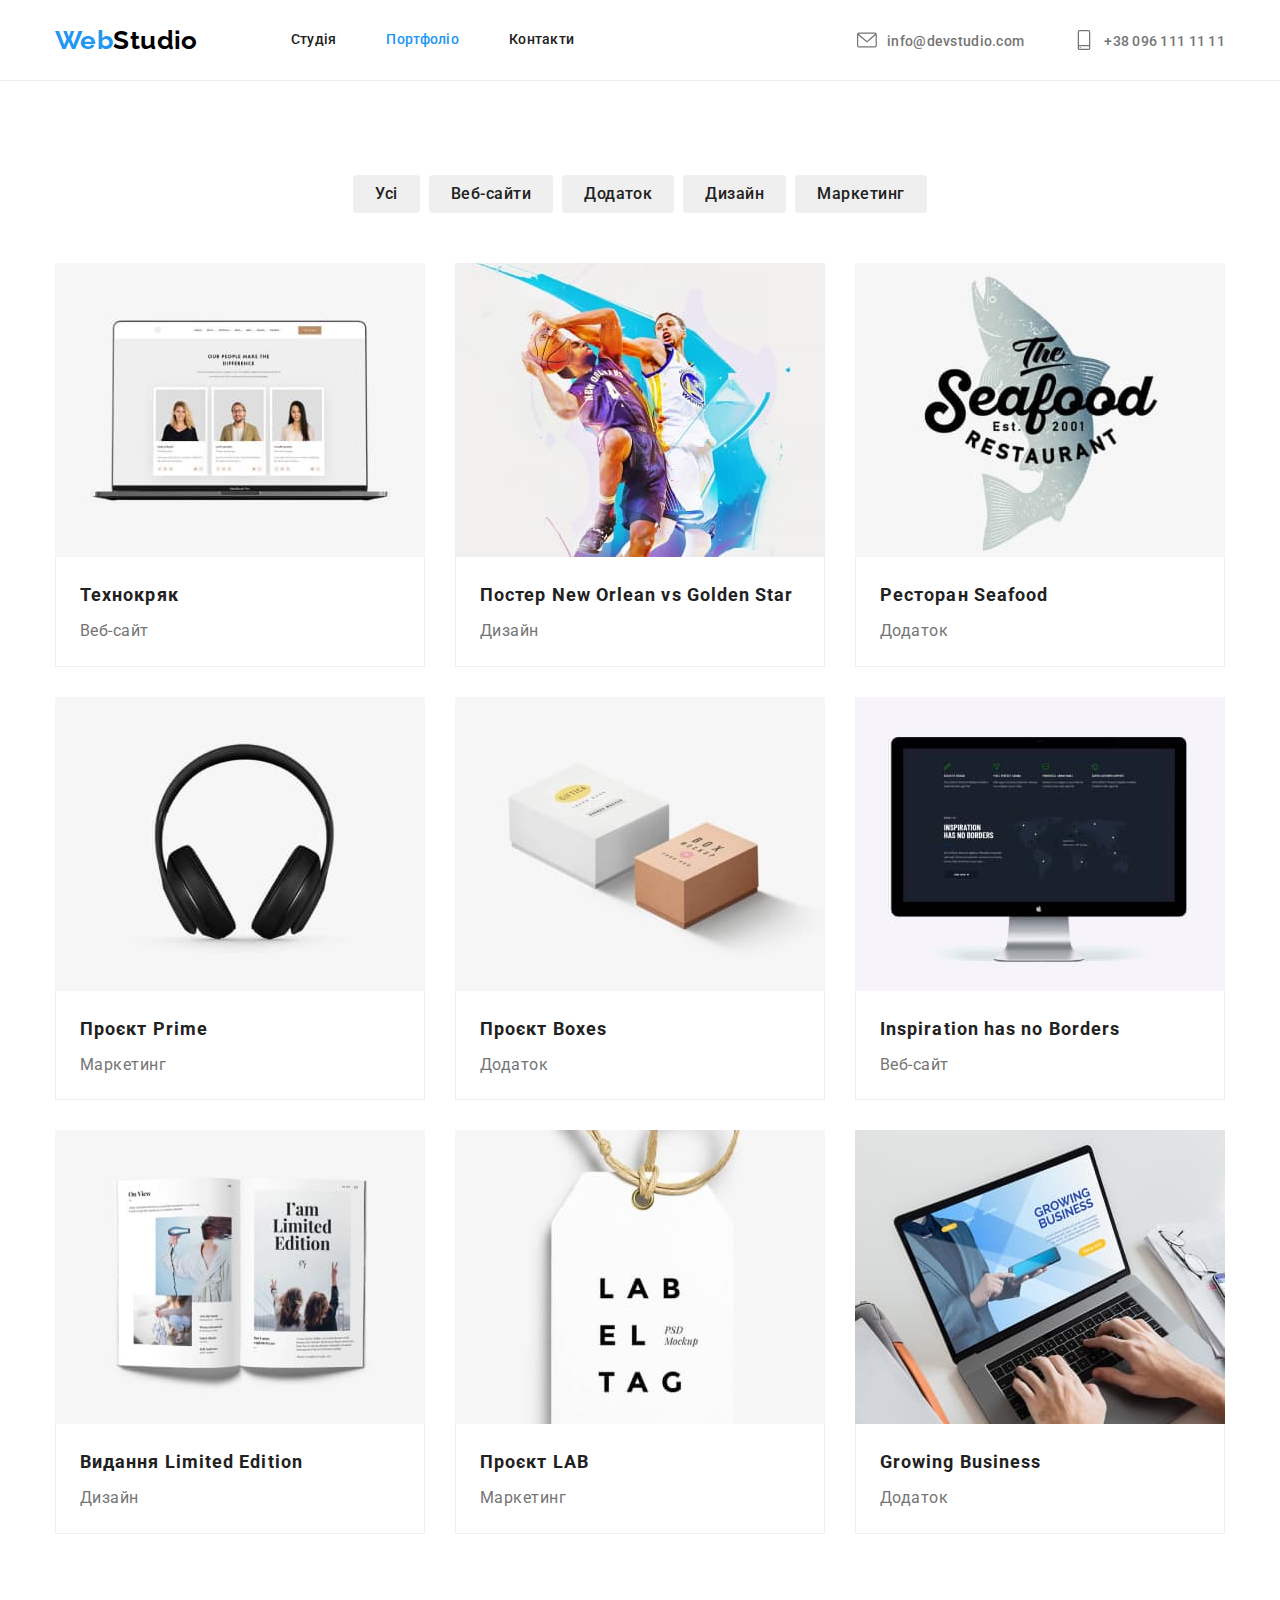
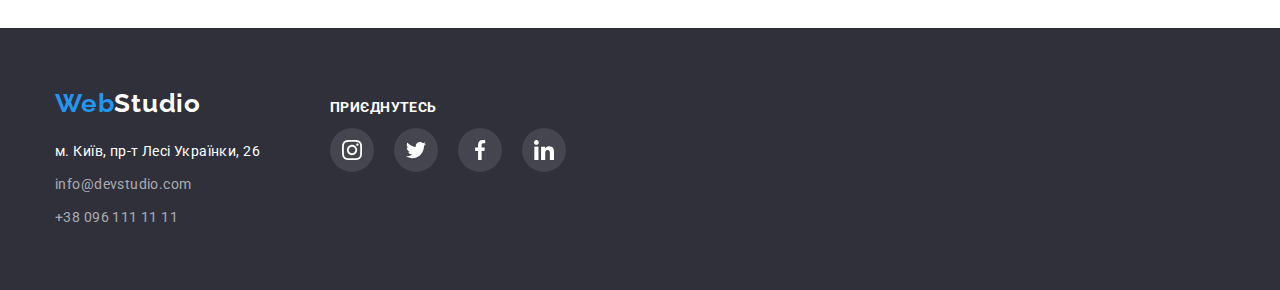
==== portfolio.html @ 355a6f85 "home work" ====
<!DOCTYPE html>
<html lang="uk">
  <head>
  <meta charset="UTF-8" />
  <meta http-equiv="X-UA-Compatible" content="IE=edge" />
  <meta name="viewport" content="width=device-width, initial-scale=1.0" />
  <link rel="preconnect" href="https://fonts.googleapis.com" />
  <link rel="preconnect" href="https://fonts.gstatic.com" crossorigin />
  <link href="https://fonts.googleapis.com/css2?family=Raleway:wght@700&family=Roboto:wght@400;500;700;900&display=swap"
    rel="stylesheet" />
  <title>Web Studio</title>
  <link rel="stylesheet"
    href="https://cdnjs.cloudflare.com/ajax/libs/modern-normalize/1.1.0/modern-normalize.min.css" />
  <link rel="stylesheet" href="./сss/styles.css" />
  <link rel="stylesheet" href="./сss/icon.css" />
</head>
<body>
  <!-- Heder -->
  <header class="header">
    <nav class="container header-container">
      <a lang="en" href="./index.html" class="logo"> <span class="logoweb">Web</span>Studio </a>
      <ul class="site-nav list">
        <li class="site-nav-link"><a href="./index.html" class="link ">Студія </a></li>
        <li class="site-nav-link"><a href="./portfolio.html" class="link curent">Портфоліо </a></li>
        <li class="site-nav-link"><a href="Контакти" class="link">Контакти </a></li>
      </ul>
      <ul class="auth-nav list">
        <li class="nav-site icon-marg">
<a href="mailto:info@devstudio.com" class="link-nav">
            <div>
              <svg class="icon-nav">
                <use href="./images/symbol-defs.svg#icon-envelope">
                </use>
              </svg>
            </div>
            info@devstudio.com
          </a>
        </li>
        <li class="nav-site">
<a href="tel:+380961111111" class="link-nav">
            <div>
              <svg class="icon-nav">
                <use href="./images/symbol-defs.svg#icon-smartphone">
                </use>
              </svg>
            </div>+38 096 111 11 11
          </a>
        </li>
      </ul>
    </nav>
  </header>
    <main>
      <section class="section ">
        <div class="container">
        <h1 class="visually-hidden">Фільтри</h1>
        <ul class="button list button-ul">
          <li class="button-li"><button type="button" class="button-portfolio">Усі</button></li>
          <li class="button-li">
            <button type="button" class="button-portfolio">Веб-сайти</button>
          </li>
          <li class="button-li">
            <button type="button" class="button-portfolio">Додаток</button>
          </li>
          <li class="button-li">
            <button type="button" class="button-portfolio">Дизайн</button>
          </li>
          <li class="button-li">
            <button type="button" class="button-portfolio">Маркетинг</button>
          </li>
        </ul>

        <ul class="foto-link">
            <li class="flex-elements">
              <a href="" class="link-filter"
                ><img src="./images/img1.jpg" alt="Веб-сайт" width="370" height="295" />
                <div class="border-foto">
                <h2 class="filter">Технокряк</h2>
                <p class="filter-foto">Веб-сайт</p>
                </div>
                </a
              >
            </li>
            <li class="flex-elements">
              <a href="" class="link-filter"
                ><img src="./images/img2.jpg" alt="Дизайн" width="370" height="295" />
                <div class="border-foto">
                <h2 class="filter">Постер New Orlean vs Golden Star</h2>
                <p class="filter-foto">Дизайн</p>
                </div></a
              >
            </li>
            <li class="flex-elements">
              <a href="" class="link-filter"
                ><img src="./images/img3.jpg" alt="Додаток" width="370" height="295" />
                <div class="border-foto">
                <h2 class="filter">Ресторан Seafood</h2>
                <p class="filter-foto">Додаток</p>
                </div></a
              >
            </li>
            <li class="flex-elements">
              <a href="" class="link-filter"
                ><img src="./images/img4.jpg" alt="Маркетинг" width="370" height="295" />
                <div class="border-foto">
                <h2 class="filter">Проєкт Prime</h2>
                <p class="filter-foto">Маркетинг</p>
                </div>
                </a
              >
            </li>
           <li class="flex-elements">
              <a href="" class="link-filter"
                ><img src="./images/img5.jpg" alt="Додаток" width="370" height="295" />
                <div class="border-foto">
                <h2 class="filter">Проєкт Boxes</h2>
                <p class="filter-foto">Додаток</p>
                </div></a
              >
            </li>
           <li class="flex-elements">
              <a href="" class="link-filter"
                ><img src="./images/img6.jpg" alt="Веб-сайт" width="370" height="295" />
                <div class="border-foto">
                <h2 class="filter">Inspiration has no Borders</h2>
                <p class="filter-foto">Веб-сайт</p>
                </div></a
              >
            </li>
           <li class="flex-elements">
              <a href="" class="link-filter"
                ><img src="./images/img7.jpg" alt="Дизайн" width="370" height="295" />
               <div class="border-foto">
                <h2 class="filter">Видання Limited Edition</h2>
                <p class="filter-foto">Дизайн</p>
                </div></a
              >
            </li>  
            <li class="flex-elements">
              <a href="" class="link-filter"
                ><img src="./images/img8.jpg" alt="Маркетинг" width="370" height="295" />
                <div class="border-foto">
                <h2 class="filter">Проєкт LAB</h2>
                <p class="filter-foto">Маркетинг</p>
                </div></a
              >
            </li>
            <li class="flex-elements">
              <a href="" class="link-filter"
                ><img src="./images/img9.jpg" alt="Веб-сайт" width="370" height="295" />
                <div class="border-foto">
                <h2 class="filter">Growing Business</h2>
                <p class="filter-foto">Додаток</p>
                </div></a
              >
            </li>
        </ul>
        </div>
      </section>
    </main>
    <!-- adress -->
   <footer class="footerbg">
    <div class="container container-foter">
    <div class="adresscont">
      <div class="logoclas">
        <a lang="en" href="./index.html" class="logofot">
          <span class="logo-fotweb">Web</span>Studio</a>
      </div>
      <address>
        <div class="conteiner-fot">
          <ul class="footer-nav list">
            <li class="navadress">
              <a href="https://goo.gl/maps/pRwfF4WAniWBqefx9" target="_blank" rel="noreferrer nofollow noopener"
                class="footer-link navigation">м. Київ, пр-т Лесі Українки, 26
              </a>
            </li>
            <li class="navadress">
              <a href="mailto:info@devstudio.com" class="footer-link">info@devstudio.com</a>
            </li>
            <li class="navadress">
              <a href="tel:+380961111111" class="footer-link">+38 096 111 11 11</a>
            </li>
          </ul>
        </div>
        </address>
        </div>
        <div class="conect">
          <p class="fottext">Приєднутесь</p>
          <ul class=conect-list>
            <li>
              <a href="https://www.instagram.com" class="socweb">
                  <div class="icon-foter">
                    <svg class="social">
                      <use href="./images/symbol-defs.svg#icon-instagram-2">
                      </use>
                    </svg>
                  </div>
            </li>
            <li>
              <a href="https://www.instagram.com" class="socweb">
                  <div class="icon-foter">
                    <svg class="social">
                      <use href="./images/symbol-defs.svg#icon-twitter-1">
                      </use>
                    </svg>
                  </div>
            </li>
            <li>
              <a href="https://www.instagram.com" class="socweb">
                  <div class="icon-foter">
                    <svg class="social">
                      <use href="./images/symbol-defs.svg#icon-facebook-1">
                      </use>
                    </svg>
                  </div>
            </li>
            <li>
              <a href="https://www.instagram.com" class="socweb">
                  <div class="icon-foter">
                    <svg class="social">
                      <use href="./images/symbol-defs.svg#icon-linkedin-1">
                      </use>
                    </svg>
                  </div>
            </li>
          </ul>
        </div>
        </div>
  </footer>
</body>
</html>
---- сss/styles.css ----
:root {
  --primary-text-color: rgba(33, 33, 33, 1);
  --logo-link-color: rgba(33, 150, 243, 1);
  --logo-color: rgba(0, 0, 0, 1);
  --primary-background-color: rgba(255, 255, 255, 1);
  --secondary-text: rgba(117, 117, 117, 1);
  --third-text: rgba(255, 255, 255, 0.6);
  --hero-color: rgba(47, 48, 58, 1);
  --active-button: rgba(24, 140, 232, 1);
  --second-background: rgba(245, 244, 250, 1);
  --color-border-heade: rgba(236, 236, 236, 1);
  --border-porfolio: rgba(238, 238, 238, 1);
}

body {
  font-family: 'Roboto', sans-serif;
  font-size: 14px;
  line-height: 1.71;
  letter-spacing: 0.03em;
  color: var(--primary-text-color);
  background-color: var(--primary-background-color);
}
/* сховав точки */

*::before *::after {
  box-sizing: border-box;
}

ul {
  list-style: none;
}

.visually-hidden {
  position: absolute;
  white-space: nowrap;
  width: 1px;
  height: 1px;
  overflow: hidden;
  border: 0;
  padding: 0;
  clip: rect(0 0 0 0);
  clip-path: inset(50%);
  margin: -1px;
}
/* pading margim */
h1,
h2,
h3,
h4,
h5,
h6,
p,
ul {
  margin: 0;
}
ul {
  padding-left: 0;
}
/* LOGOGOGOGOGOGOG */
.link {
  display: block;
  padding-top: 30px;
  padding-bottom: 30px;
}

.logo {
  font-family: 'Raleway', sans-serif;
  font-weight: 700;
  font-size: 26px;
  line-height: 1.2;
  color: var(--logo-color);
  text-decoration: none;
}
.logoweb {
  color: var(--logo-link-color);
}

.logo:focus {
  color: var(--logo-link-color);
}
/* NAVIGATION */
/* Portfolio */
.link-nav {
  display: block;
  padding-top: 30px;
  padding-bottom: 30px;
}
.icon-marg {
  margin-right: 50px;
}

.site-nav .link {
  font-weight: 500;
  font-size: 14px;
  line-height: 1.14;
  letter-spacing: 0.02em;
  color: var(--primary-text-color);
  text-decoration: none;
}
.site-nav .link:hover,
.site-nav .link:focus {
  color: var(--logo-link-color);
}
/* tel+adress */
.auth-nav .link-nav {
  font-weight: 500;
  font-size: 14px;
  line-height: 1.14;
  letter-spacing: 0.02em;
  color: var(--secondary-text);
  text-decoration: none;
}
.auth-nav .link-nav:hover,
.auth-nav .link-nav:focus {
  color: var(--logo-link-color);
}
.site-nav .link.curent {
  color: var(--logo-link-color);
}
.button-portfolio {
  font-family: inherit;
  font-weight: 500;
  font-size: 16px;
  line-height: 1.6;
  letter-spacing: 0.03em;
  border-radius: 4px;
  color: var(--primary-text-color);
  border: none;
  padding: 6px 22px;
  cursor: pointer;
}
.button-portfolio:hover,
.button-portfolio:focus {
  background-color: var(--logo-link-color);
  color: var(--primary-background-color);
}
.button-portfolio:hover,
.button-portfolio:focus {
  box-shadow: 0px 3px 1px rgba(0, 0, 0, 0.1), 0px 1px 2px rgba(0, 0, 0, 0.08),
    0px 2px 2px rgba(0, 0, 0, 0.12);
}
.link-filter {
  text-decoration: none;
}
.filter {
  font-size: 18px;
  line-height: 2;
  letter-spacing: 0.06em;
  color: var(--primary-text-color);
  text-decoration: none;
  margin-bottom: 4px;
}
.filter-foto {
  font-size: 16px;
  line-height: 1.8;
  letter-spacing: 0.03em;
  color: var(--secondary-text);
  text-decoration: none;
}
/* footer */
.logofot {
  font-family: 'Raleway';
  font-style: normal;
  font-weight: 700;
  font-size: 26px;
  line-height: 1.2;
  letter-spacing: 0.03em;
  color: var(--primary-background-color);
  text-decoration: none;
}
.logo-fotweb {
  color: var(--logo-link-color);
}

.logofot:focus {
  color: var(--logo-link-color);
}
/* adress */

.footer-nav .footer-link:hover,
.footer-nav .footer-link:focus {
  color: var(--logo-link-color);
}
.footer-nav :not(:first-child) {
  margin-top: 9px;
}
.footer-link {
  font-size: 14px;
  line-height: 1.7;
  letter-spacing: 0.03em;
  text-decoration: none;
  color: var(--third-text);
}
.navigation {
  color: var(--primary-background-color);
}

/* hero section */
.hero {
  background-image: linear-gradient(rgba(47, 48, 58, 0.4), rgba(47, 48, 58, 0.4)),
    url(../images/work.png);
  max-width: 1600px;
  height: 600px;
  background-repeat: no-repeat;
  object-fit: cover;
  background-color: rgba(47, 48, 58, 0.4);
  background-size: auto;
  margin: auto;
  text-align: center;
  padding-top: 200px;
  padding-bottom: 200px;
}
.hero-title {
  font-weight: 900;
  font-size: 44px;
  line-height: 1.36;
  letter-spacing: 0.06em;
  text-transform: uppercase;
  color: var(--primary-background-color);
}
.button-hero {
  font-family: inherit;
  font-weight: 700;
  font-size: 16px;
  line-height: 1.87;
  letter-spacing: 0.06em;
  color: var(--primary-background-color);
  background-color: var(--logo-link-color);
  cursor: pointer;
  border-radius: 4px;
  margin-top: 30px;
  padding: 10px 32px;
  box-shadow: 0px 4px 4px rgba(0, 0, 0, 0.15);
}
.button-hero:hover,
.button-hero:focus {
  color: var(--primary-background-color);
  background-color: var(--active-button);
}
/* пер(peculiarities)-особливості  */
/* section 2  */

.textsextion {
  display: flex;
  gap: 30px;
}
.textbox .peculiarities :not(:first-child) {
  margin-left: 30px;
}
.peculiarities {
  font-size: 14px;
  line-height: 1.7;
  letter-spacing: 0.03em;
  text-transform: uppercase;
  margin-top: 30px;
}
.peculiarities-list {
  color: var(--secondary-text);
  margin-top: 10px;
}
/* section 3  */
.boxcard {
  display: flex;
  margin-top: 50px;
  gap: 30px;
}
.fotowork {
  width: calc((100% - 60px) / 3);
  display: flex;
}
.section-list {
  padding-bottom: 94px;
}

.section-tittle {
  font-weight: 700;
  font-size: 36px;
  line-height: 1.16;
  letter-spacing: 0.03em;
  text-align: center;
  color: var(--primary-text-color);
}
/* section team */

.section-team {
  background-color: var(--second-background);
}
.team-foto-link {
  display: flex;
  margin-top: 50px;
}
.team-workers {
  width: calc((100% - 90px) / 4);
  background-color: var(--primary-background-color);
}
.borderteam {
  padding-top: 30px;
  padding-bottom: 30px;
}

.team-workers:not(:first-child) {
  margin-left: 30px;
}
.team-work {
  margin-top: 10px;
  text-align: center;
  font-size: 16px;
  line-height: 1.2;
  color: var(--secondary-text);
}

.team {
  font-weight: 500;
  font-size: 16px;
  line-height: 1.2;
  color: var(--primary-text-color);
  text-align: center;
}

/* /* cursor зі значенням pointer. */
/* cursor: pointer; */
/*  */
address {
  font-style: normal;
}
.container {
  width: 1200px;
  padding-left: 15px;
  padding-right: 15px;
  margin-left: auto;
  margin-right: auto;
}
.header-container {
  display: flex;
}
.site-nav {
  display: flex;
  align-items: center;
}
.auth-nav {
  display: flex;
  align-items: center;
  margin-left: auto;
}
.logo {
  margin-left: 0;
  padding-top: 25px;
  padding-bottom: 24px;
}
.site-nav {
  margin-left: 93px;
}
.site-nav-link:not(:first-child) {
  margin-left: 50px;
}

.footerbg {
  padding-top: 60px;
  padding-bottom: 60px;
  background-color: var(--hero-color);
}

.team-workers {
  box-shadow: 0px 1px 3px rgba(0, 0, 0, 0.12), 0px 1px 1px rgba(0, 0, 0, 0.14),
    0px 2px 1px rgba(0, 0, 0, 0.2);
  border-radius: 0px 0px 4px 4px;
}
/* portfolio */
.button {
  display: flex;
  justify-content: center;
}
.button :not(:last-child) {
  margin-right: 9px;
}

.header {
  border-bottom: 1px solid var(--color-border-heade);
}
.section {
  padding-top: 94px;
  padding-bottom: 94px;
}
.foto-link {
  display: flex;
  flex-wrap: wrap;
  margin-top: 50px;
  gap: 30px;
}

.flex-elements {
  background-color: var(--primary-background-color);
}
.flex-elements:hover,
.flex-elements:focus {
  box-shadow: 0px 1px 1px rgba(0, 0, 0, 0.12), 0px 4px 4px rgba(0, 0, 0, 0.06),
    1px 4px 6px rgba(0, 0, 0, 0.16);
}
.logoclas {
  margin-bottom: 20px;
}
.foterclass :not(:first-child) {
  margin-top: 9px;
}
.border-foto {
  border-bottom-width: 1px;
  border-bottom-style: solid;
  border-left-width: 1px;
  border-left-style: solid;
  border-right-width: 1px;
  border-right-style: solid;
  border-color: var(--border-porfolio);
  padding-top: 20px;
  padding-bottom: 20px;
  padding-left: 24px;
  padding-right: 24px;
}
.border-foto {
  display: block;
}
img {
  display: block;
  height: auto;
  max-width: 100%;
}
/* /testststststststs */
.footerbg {
  display: flex;
  align-items: baseline;
}
---- сss/icon.css ----
:root {
  --hover-icon: rgba(117, 117, 117, 1);
  --primary-text-color: rgba(33, 33, 33, 1);
  --logo-link-color: rgba(33, 150, 243, 1);
  --logo-color: rgba(0, 0, 0, 1);
  --primary-background-color: rgba(255, 255, 255, 1);
  --secondary-text: rgba(117, 117, 117, 1);
  --third-text: rgba(255, 255, 255, 0.6);
  --hero-color: rgba(47, 48, 58, 1);
  --active-button: rgba(24, 140, 232, 1);
  --second-background: rgba(245, 244, 250, 1);
  --color-border-heade: rgba(236, 236, 236, 1);
  --border-porfolio: rgba(238, 238, 238, 1);
  --color-mini-iconrgbargba: rgba(175, 177, 184, 1);
}

.icon-nav {
  display: block;
  height: 20px;
  width: 20px;
  margin-right: 10px;
  fill: var(--hover-icon);
}

.link-nav {
  display: flex;
  align-items: flex-end;
}
.link-nav:hover svg,
.link-nav:focus svg {
  fill: var(--logo-link-color);
}

.icon-list {
  width: 270px;
  height: 120px;
  background-color: #f5f4fa;
}
.antena {
  width: 70px;
  height: 70px;
  margin-left: 100px;
  margin-top: 25px;
  background-color: #f5f4fa;
}
.icon-social {
  width: 44px;
  height: 44px;
  background-color: var(--primary-background-color);
  border-radius: 50px;
  fill: var(--color-mini-iconrgbargba);
}
.social {
  margin-left: 12px;
  margin-top: 12px;
  width: 20px;
  height: 20px;
  align-content: center;
}

.icon-social:hover {
  background-color: rgba(33, 150, 243, 1);
  fill: rgba(255, 255, 255, 1);
}

.teamicon {
  display: flex;
  gap: 10px;
  margin-left: 30px;
  margin-top: 16px;
}
.client-border {
  display: block;
  width: 170px;
  height: 92px;
  border: 1px solid rgba(175, 177, 184, 1);
}
.client-icon {
  width: 106px;
  height: 60px;
  margin: 16px 32px;
  background-color: var(--primary-background-color);
  fill: var(--color-mini-iconrgbargba);
}
.client-icon:hover,
.client-icon:focus {
  fill: rgba(33, 150, 243, 1);
}
.client-border:hover {
  border: 1px solid rgba(33, 150, 243, 1);
}
.clientfoot {
  display: flex;
  gap: 30px;
}
.pading-list {
  margin-bottom: 50px;
}

.fottext {
  color: var(--primary-background-color);
  font-weight: 700;
  font-size: 14px;
  line-height: 1.14px;
  letter-spacing: 0.03em;
  text-transform: uppercase;
}
.conect-list {
  display: flex;
}
.socweb {
}
.container-foter {
  display: flex;
  align-items: baseline;
}
.adresscont {
}
.fottext {
}
.conect {
  margin-left: 70px;
}
.conect-list {
  margin-top: 20px;
  gap: 10px;
}
.icon-foter {
  width: 44px;
  height: 44px;
  background-color: rgba(255, 255, 255, 0.1);
  border-radius: 50px;
  fill: var(--primary-background-color);
}
.icon-foter:hover,
.icon-foter:focus {
  background-color: rgba(33, 150, 243, 1);
  fill: rgba(255, 255, 255, 1);
}
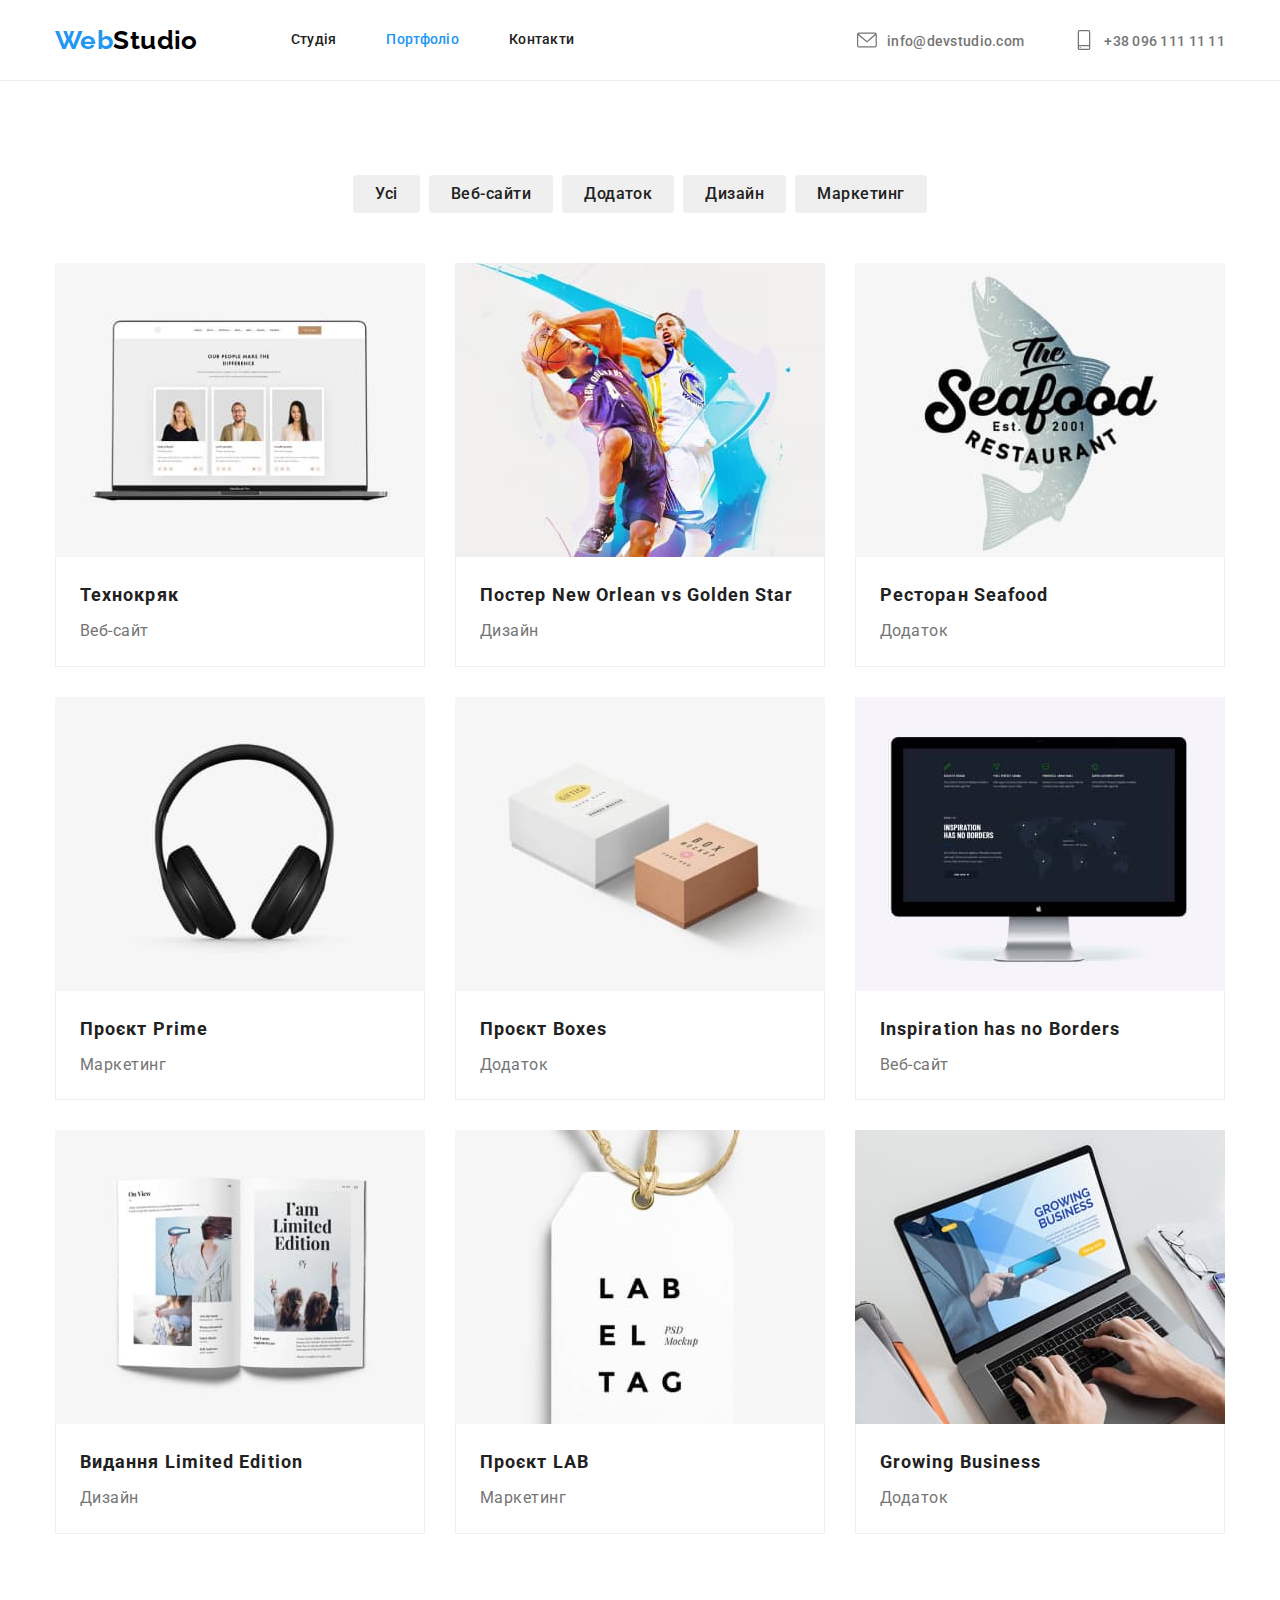
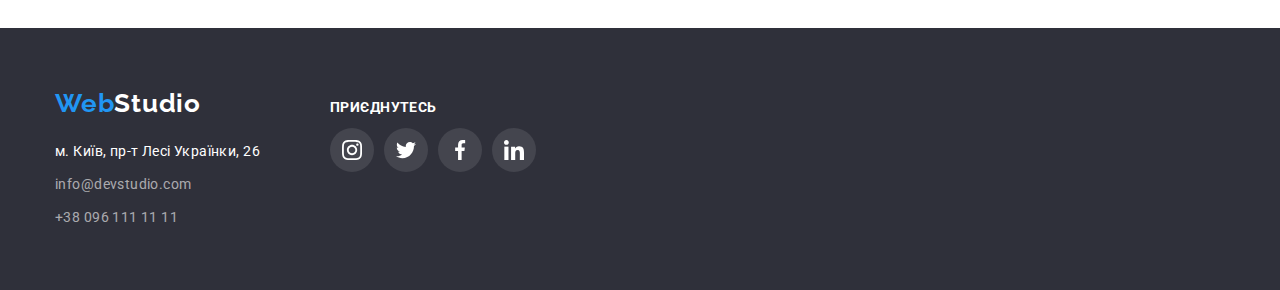
==== commit 059abf4f: "home work" ====
--- a/portfolio.html
+++ b/portfolio.html
@@ -1,91 +1,95 @@
 <!DOCTYPE html>
 <html lang="uk">
   <head>
-  <meta charset="UTF-8" />
-  <meta http-equiv="X-UA-Compatible" content="IE=edge" />
-  <meta name="viewport" content="width=device-width, initial-scale=1.0" />
-  <link rel="preconnect" href="https://fonts.googleapis.com" />
-  <link rel="preconnect" href="https://fonts.gstatic.com" crossorigin />
-  <link href="https://fonts.googleapis.com/css2?family=Raleway:wght@700&family=Roboto:wght@400;500;700;900&display=swap"
-    rel="stylesheet" />
-  <title>Web Studio</title>
-  <link rel="stylesheet"
-    href="https://cdnjs.cloudflare.com/ajax/libs/modern-normalize/1.1.0/modern-normalize.min.css" />
-  <link rel="stylesheet" href="./сss/styles.css" />
-  <link rel="stylesheet" href="./сss/icon.css" />
-</head>
-<body>
-  <!-- Heder -->
-  <header class="header">
-    <nav class="container header-container">
-      <a lang="en" href="./index.html" class="logo"> <span class="logoweb">Web</span>Studio </a>
-      <ul class="site-nav list">
-        <li class="site-nav-link"><a href="./index.html" class="link ">Студія </a></li>
-        <li class="site-nav-link"><a href="./portfolio.html" class="link curent">Портфоліо </a></li>
-        <li class="site-nav-link"><a href="Контакти" class="link">Контакти </a></li>
-      </ul>
-      <ul class="auth-nav list">
-        <li class="nav-site icon-marg">
-<a href="mailto:info@devstudio.com" class="link-nav">
-            <div>
-              <svg class="icon-nav">
-                <use href="./images/symbol-defs.svg#icon-envelope">
-                </use>
-              </svg>
-            </div>
-            info@devstudio.com
-          </a>
-        </li>
-        <li class="nav-site">
-<a href="tel:+380961111111" class="link-nav">
-            <div>
-              <svg class="icon-nav">
-                <use href="./images/symbol-defs.svg#icon-smartphone">
-                </use>
-              </svg>
-            </div>+38 096 111 11 11
-          </a>
-        </li>
-      </ul>
-    </nav>
-  </header>
-    <main>
-      <section class="section ">
-        <div class="container">
-        <h1 class="visually-hidden">Фільтри</h1>
-        <ul class="button list button-ul">
-          <li class="button-li"><button type="button" class="button-portfolio">Усі</button></li>
-          <li class="button-li">
-            <button type="button" class="button-portfolio">Веб-сайти</button>
+    <meta charset="UTF-8" />
+    <meta http-equiv="X-UA-Compatible" content="IE=edge" />
+    <meta name="viewport" content="width=device-width, initial-scale=1.0" />
+    <link rel="preconnect" href="https://fonts.googleapis.com" />
+    <link rel="preconnect" href="https://fonts.gstatic.com" crossorigin />
+    <link
+      href="https://fonts.googleapis.com/css2?family=Raleway:wght@700&family=Roboto:wght@400;500;700;900&display=swap"
+      rel="stylesheet"
+    />
+    <title>Web Studio</title>
+    <link
+      rel="stylesheet"
+      href="https://cdnjs.cloudflare.com/ajax/libs/modern-normalize/1.1.0/modern-normalize.min.css"
+    />
+    <link rel="stylesheet" href="./сss/styles.css" />
+    <link rel="stylesheet" href="./сss/icon.css" />
+  </head>
+  <body>
+    <!-- Heder -->
+    <header class="header">
+      <nav class="container header-container">
+        <a lang="en" href="./index.html" class="logo"> <span class="logoweb">Web</span>Studio </a>
+        <ul class="site-nav list">
+          <li class="site-nav-link"><a href="./index.html" class="link">Студія </a></li>
+          <li class="site-nav-link">
+            <a href="./portfolio.html" class="link curent">Портфоліо </a>
           </li>
-          <li class="button-li">
-            <button type="button" class="button-portfolio">Додаток</button>
+          <li class="site-nav-link"><a href="Контакти" class="link">Контакти </a></li>
+        </ul>
+        <ul class="auth-nav list">
+          <li class="nav-site icon-marg">
+            <a href="mailto:info@devstudio.com" class="link-nav">
+              <div>
+                <svg class="icon-nav">
+                  <use href="./images/symbol-defs.svg#icon-envelope"></use>
+                </svg>
+              </div>
+              info@devstudio.com
+            </a>
           </li>
-          <li class="button-li">
-            <button type="button" class="button-portfolio">Дизайн</button>
-          </li>
-          <li class="button-li">
-            <button type="button" class="button-portfolio">Маркетинг</button>
+          <li class="nav-site">
+            <a href="tel:+380961111111" class="link-nav">
+              <div>
+                <svg class="icon-nav">
+                  <use href="./images/symbol-defs.svg#icon-smartphone"></use>
+                </svg>
+              </div>
+              +38 096 111 11 11
+            </a>
           </li>
         </ul>
+      </nav>
+    </header>
+    <main>
+      <section class="section">
+        <div class="container">
+          <h1 class="visually-hidden">Фільтри</h1>
+          <ul class="button list button-ul">
+            <li class="button-li"><button type="button" class="button-portfolio">Усі</button></li>
+            <li class="button-li">
+              <button type="button" class="button-portfolio">Веб-сайти</button>
+            </li>
+            <li class="button-li">
+              <button type="button" class="button-portfolio">Додаток</button>
+            </li>
+            <li class="button-li">
+              <button type="button" class="button-portfolio">Дизайн</button>
+            </li>
+            <li class="button-li">
+              <button type="button" class="button-portfolio">Маркетинг</button>
+            </li>
+          </ul>
 
-        <ul class="foto-link">
+          <ul class="foto-link">
             <li class="flex-elements">
               <a href="" class="link-filter"
                 ><img src="./images/img1.jpg" alt="Веб-сайт" width="370" height="295" />
                 <div class="border-foto">
-                <h2 class="filter">Технокряк</h2>
-                <p class="filter-foto">Веб-сайт</p>
+                  <h2 class="filter">Технокряк</h2>
+                  <p class="filter-foto">Веб-сайт</p>
                 </div>
-                </a
-              >
+              </a>
             </li>
             <li class="flex-elements">
               <a href="" class="link-filter"
                 ><img src="./images/img2.jpg" alt="Дизайн" width="370" height="295" />
                 <div class="border-foto">
-                <h2 class="filter">Постер New Orlean vs Golden Star</h2>
-                <p class="filter-foto">Дизайн</p>
+                  <h2 class="filter">Постер New Orlean vs Golden Star</h2>
+                  <p class="filter-foto">Дизайн</p>
                 </div></a
               >
             </li>
@@ -93,8 +97,8 @@
               <a href="" class="link-filter"
                 ><img src="./images/img3.jpg" alt="Додаток" width="370" height="295" />
                 <div class="border-foto">
-                <h2 class="filter">Ресторан Seafood</h2>
-                <p class="filter-foto">Додаток</p>
+                  <h2 class="filter">Ресторан Seafood</h2>
+                  <p class="filter-foto">Додаток</p>
                 </div></a
               >
             </li>
@@ -102,45 +106,44 @@
               <a href="" class="link-filter"
                 ><img src="./images/img4.jpg" alt="Маркетинг" width="370" height="295" />
                 <div class="border-foto">
-                <h2 class="filter">Проєкт Prime</h2>
-                <p class="filter-foto">Маркетинг</p>
+                  <h2 class="filter">Проєкт Prime</h2>
+                  <p class="filter-foto">Маркетинг</p>
                 </div>
-                </a
-              >
-            </li>
-           <li class="flex-elements">
+              </a>
+            </li>
+            <li class="flex-elements">
               <a href="" class="link-filter"
                 ><img src="./images/img5.jpg" alt="Додаток" width="370" height="295" />
                 <div class="border-foto">
-                <h2 class="filter">Проєкт Boxes</h2>
-                <p class="filter-foto">Додаток</p>
-                </div></a
-              >
-            </li>
-           <li class="flex-elements">
+                  <h2 class="filter">Проєкт Boxes</h2>
+                  <p class="filter-foto">Додаток</p>
+                </div></a
+              >
+            </li>
+            <li class="flex-elements">
               <a href="" class="link-filter"
                 ><img src="./images/img6.jpg" alt="Веб-сайт" width="370" height="295" />
                 <div class="border-foto">
-                <h2 class="filter">Inspiration has no Borders</h2>
-                <p class="filter-foto">Веб-сайт</p>
-                </div></a
-              >
-            </li>
-           <li class="flex-elements">
+                  <h2 class="filter">Inspiration has no Borders</h2>
+                  <p class="filter-foto">Веб-сайт</p>
+                </div></a
+              >
+            </li>
+            <li class="flex-elements">
               <a href="" class="link-filter"
                 ><img src="./images/img7.jpg" alt="Дизайн" width="370" height="295" />
-               <div class="border-foto">
-                <h2 class="filter">Видання Limited Edition</h2>
-                <p class="filter-foto">Дизайн</p>
-                </div></a
-              >
-            </li>  
+                <div class="border-foto">
+                  <h2 class="filter">Видання Limited Edition</h2>
+                  <p class="filter-foto">Дизайн</p>
+                </div></a
+              >
+            </li>
             <li class="flex-elements">
               <a href="" class="link-filter"
                 ><img src="./images/img8.jpg" alt="Маркетинг" width="370" height="295" />
                 <div class="border-foto">
-                <h2 class="filter">Проєкт LAB</h2>
-                <p class="filter-foto">Маркетинг</p>
+                  <h2 class="filter">Проєкт LAB</h2>
+                  <p class="filter-foto">Маркетинг</p>
                 </div></a
               >
             </li>
@@ -148,83 +151,80 @@
               <a href="" class="link-filter"
                 ><img src="./images/img9.jpg" alt="Веб-сайт" width="370" height="295" />
                 <div class="border-foto">
-                <h2 class="filter">Growing Business</h2>
-                <p class="filter-foto">Додаток</p>
-                </div></a
-              >
-            </li>
-        </ul>
+                  <h2 class="filter">Growing Business</h2>
+                  <p class="filter-foto">Додаток</p>
+                </div></a
+              >
+            </li>
+          </ul>
         </div>
       </section>
     </main>
     <!-- adress -->
-   <footer class="footerbg">
-    <div class="container container-foter">
-    <div class="adresscont">
-      <div class="logoclas">
-        <a lang="en" href="./index.html" class="logofot">
-          <span class="logo-fotweb">Web</span>Studio</a>
-      </div>
-      <address>
-        <div class="conteiner-fot">
-          <ul class="footer-nav list">
-            <li class="navadress">
-              <a href="https://goo.gl/maps/pRwfF4WAniWBqefx9" target="_blank" rel="noreferrer nofollow noopener"
-                class="footer-link navigation">м. Київ, пр-т Лесі Українки, 26
-              </a>
-            </li>
-            <li class="navadress">
-              <a href="mailto:info@devstudio.com" class="footer-link">info@devstudio.com</a>
-            </li>
-            <li class="navadress">
-              <a href="tel:+380961111111" class="footer-link">+38 096 111 11 11</a>
+    <footer class="footerbg">
+      <div class="container container-foter">
+        <div class="adresscont">
+          <div class="logoclas">
+            <a lang="en" href="./index.html" class="logofot">
+              <span class="logo-fotweb">Web</span>Studio</a
+            >
+          </div>
+          <address>
+            <div class="conteiner-fot">
+              <ul class="footer-nav list">
+                <li class="navadress">
+                  <a
+                    href="https://goo.gl/maps/pRwfF4WAniWBqefx9"
+                    target="_blank"
+                    rel="noreferrer nofollow noopener"
+                    class="footer-link navigation"
+                    >м. Київ, пр-т Лесі Українки, 26
+                  </a>
+                </li>
+                <li class="navadress">
+                  <a href="mailto:info@devstudio.com" class="footer-link">info@devstudio.com</a>
+                </li>
+                <li class="navadress">
+                  <a href="tel:+380961111111" class="footer-link">+38 096 111 11 11</a>
+                </li>
+              </ul>
+            </div>
+          </address>
+        </div>
+        <div class="conect footer1">
+          <p class="fottext">Приєднутесь</p>
+          <ul class="list-social">
+            <li>
+              <a href="https://www.instagram.com" class="link1">
+                <svg width="20" height="20" class="icon-footer1">
+                  <use href="./images/symbol-defs.svg#icon-instagram-2"></use>
+                </svg>
+              </a>
+            </li>
+            <li>
+              <a href="https://twitter.com/" class="link1">
+                <svg width="20" height="20" class="icon-footer1">
+                  <use href="./images/symbol-defs.svg#icon-twitter-1"></use>
+                </svg>
+              </a>
+            </li>
+            <li>
+              <a href="https://uk-ua.facebook.com/" class="link1">
+                <svg width="20" height="20" class="icon-footer1">
+                  <use href="./images/symbol-defs.svg#icon-facebook-1"></use>
+                </svg>
+              </a>
+            </li>
+            <li>
+              <a href="https://ua.linkedin.com/" class="link1">
+                <svg width="20" height="20" class="icon-footer1">
+                  <use href="./images/symbol-defs.svg#icon-linkedin-1"></use>
+                </svg>
+              </a>
             </li>
           </ul>
         </div>
-        </address>
-        </div>
-        <div class="conect">
-          <p class="fottext">Приєднутесь</p>
-          <ul class=conect-list>
-            <li>
-              <a href="https://www.instagram.com" class="socweb">
-                  <div class="icon-foter">
-                    <svg class="social">
-                      <use href="./images/symbol-defs.svg#icon-instagram-2">
-                      </use>
-                    </svg>
-                  </div>
-            </li>
-            <li>
-              <a href="https://www.instagram.com" class="socweb">
-                  <div class="icon-foter">
-                    <svg class="social">
-                      <use href="./images/symbol-defs.svg#icon-twitter-1">
-                      </use>
-                    </svg>
-                  </div>
-            </li>
-            <li>
-              <a href="https://www.instagram.com" class="socweb">
-                  <div class="icon-foter">
-                    <svg class="social">
-                      <use href="./images/symbol-defs.svg#icon-facebook-1">
-                      </use>
-                    </svg>
-                  </div>
-            </li>
-            <li>
-              <a href="https://www.instagram.com" class="socweb">
-                  <div class="icon-foter">
-                    <svg class="social">
-                      <use href="./images/symbol-defs.svg#icon-linkedin-1">
-                      </use>
-                    </svg>
-                  </div>
-            </li>
-          </ul>
-        </div>
-        </div>
-  </footer>
-</body>
-</html>+      </div>
+    </footer>
+  </body>
+</html>
--- a/сss/styles.css
+++ b/сss/styles.css
@@ -110,8 +110,8 @@
   color: var(--secondary-text);
   text-decoration: none;
 }
-.auth-nav .link-nav:hover,
-.auth-nav .link-nav:focus {
+.link-nav:hover,
+.link-nav:focus {
   color: var(--logo-link-color);
 }
 .site-nav .link.curent {
@@ -133,9 +133,6 @@
 .button-portfolio:focus {
   background-color: var(--logo-link-color);
   color: var(--primary-background-color);
-}
-.button-portfolio:hover,
-.button-portfolio:focus {
   box-shadow: 0px 3px 1px rgba(0, 0, 0, 0.1), 0px 1px 2px rgba(0, 0, 0, 0.08),
     0px 2px 2px rgba(0, 0, 0, 0.12);
 }
@@ -230,12 +227,12 @@
   border-radius: 4px;
   margin-top: 30px;
   padding: 10px 32px;
-  box-shadow: 0px 4px 4px rgba(0, 0, 0, 0.15);
 }
 .button-hero:hover,
 .button-hero:focus {
   color: var(--primary-background-color);
   background-color: var(--active-button);
+  box-shadow: 0px 4px 4px rgba(0, 0, 0, 0.15);
 }
 /* пер(peculiarities)-особливості  */
 /* section 2  */
--- a/сss/icon.css
+++ b/сss/icon.css
@@ -105,35 +105,109 @@
   letter-spacing: 0.03em;
   text-transform: uppercase;
 }
-.conect-list {
-  display: flex;
-}
-.socweb {
-}
+
 .container-foter {
   display: flex;
   align-items: baseline;
 }
-.adresscont {
-}
-.fottext {
-}
+
 .conect {
   margin-left: 70px;
 }
-.conect-list {
+.container .list-social {
+  display: flex;
+  align-items: baseline;
+  gap: 10px;
   margin-top: 20px;
-  gap: 10px;
-}
-.icon-foter {
-  width: 44px;
-  height: 44px;
+}
+.footer1 .link1 {
+  width: 44px;
+  height: 44px;
+  display: flex;
+  border-radius: 50px;
+  justify-content: center;
+  align-items: center;
   background-color: rgba(255, 255, 255, 0.1);
-  border-radius: 50px;
   fill: var(--primary-background-color);
 }
-.icon-foter:hover,
-.icon-foter:focus {
-  background-color: rgba(33, 150, 243, 1);
-  fill: rgba(255, 255, 255, 1);
-}
+.footer1 .link1:hover,
+.footer1 .link1:focus {
+  background-color: rgba(33, 150, 243, 1);
+  fill: rgba(255, 255, 255, 1);
+}
+.footer2 .link2 {
+  width: 44px;
+  height: 44px;
+  display: flex;
+  border-radius: 50px;
+  justify-content: center;
+  align-items: center;
+  background-color: var(--primary-background-color);
+  fill: var(--color-mini-iconrgbargba);
+}
+.footer2 .link2:hover,
+.footer2 .link2:focus {
+  background-color: rgba(33, 150, 243, 1);
+  fill: rgba(255, 255, 255, 1);
+}
+.footer2 {
+  display: flex;
+  justify-content: center;
+  gap: 10px;
+}
+.list-comandos {
+  display: flex;
+}
+
+/* .icon-social {
+  width: 44px;
+  height: 44px;
+  background-color: var(--primary-background-color);
+  border-radius: 50px;
+  fill: var(--color-mini-iconrgbargba);
+}
+.social {
+  margin-left: 12px;
+  margin-top: 12px;
+  width: 20px;
+  height: 20px;
+  align-content: center;
+}
+
+.icon-social:hover {
+  background-color: rgba(33, 150, 243, 1);
+  fill: rgba(255, 255, 255, 1);
+}
+
+.teamicon {
+  display: flex;
+  gap: 10px;
+  margin-left: 30px;
+  margin-top: 16px;
+} */
+
+.footer3 .link3 {
+  width: 170px;
+  height: 92px;
+  display: flex;
+  justify-content: center;
+  align-items: center;
+  border: 1px solid rgba(175, 177, 184, 1);
+  background-color: var(--primary-background-color);
+  fill: var(--color-mini-iconrgbargba);
+  gap: 30px;
+}
+.footer3 .link3:hover,
+.footer3 .link3:focus {
+  fill: rgba(33, 150, 243, 1);
+  background-color: rgba(255, 255, 255, 1);
+  border: 1px solid rgba(33, 150, 243, 1);
+}
+.footer3 {
+  display: flex;
+  justify-content: center;
+}
+.list-social3 {
+  display: flex;
+  gap: 30px;
+}
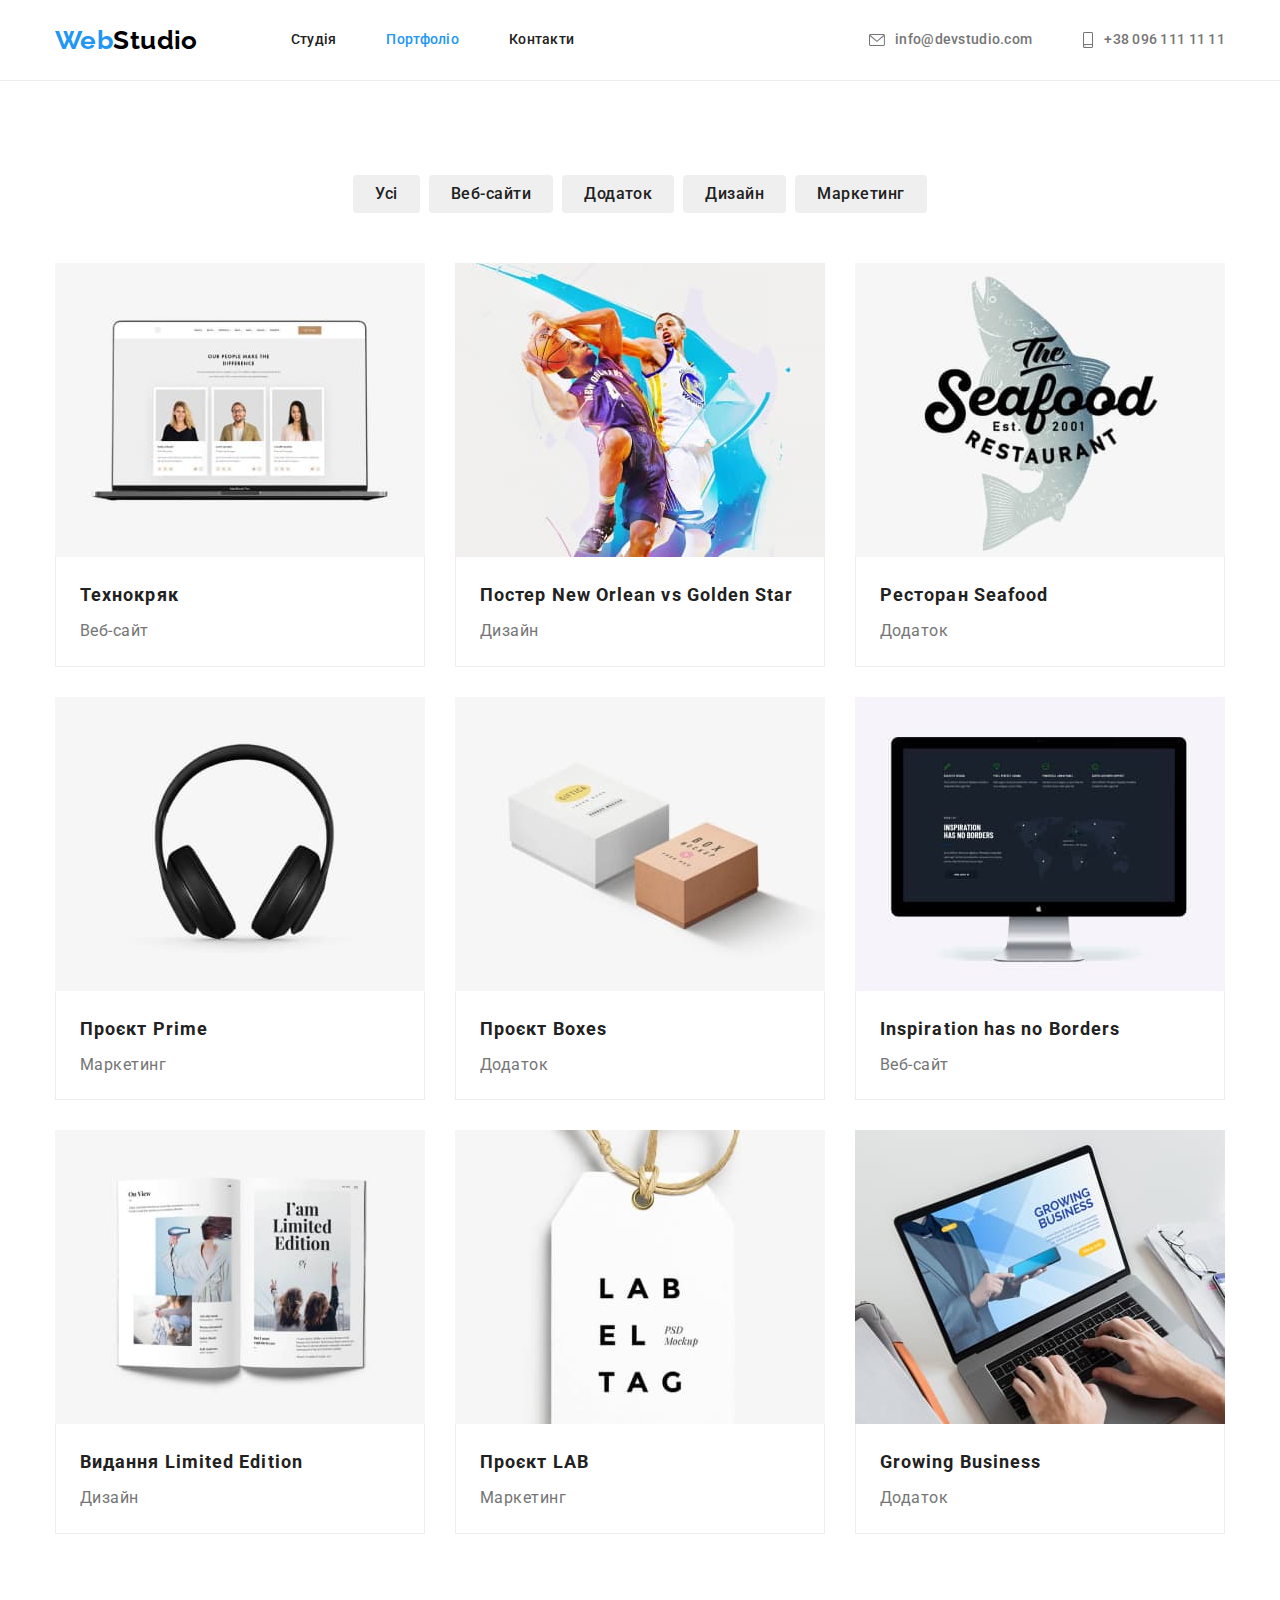
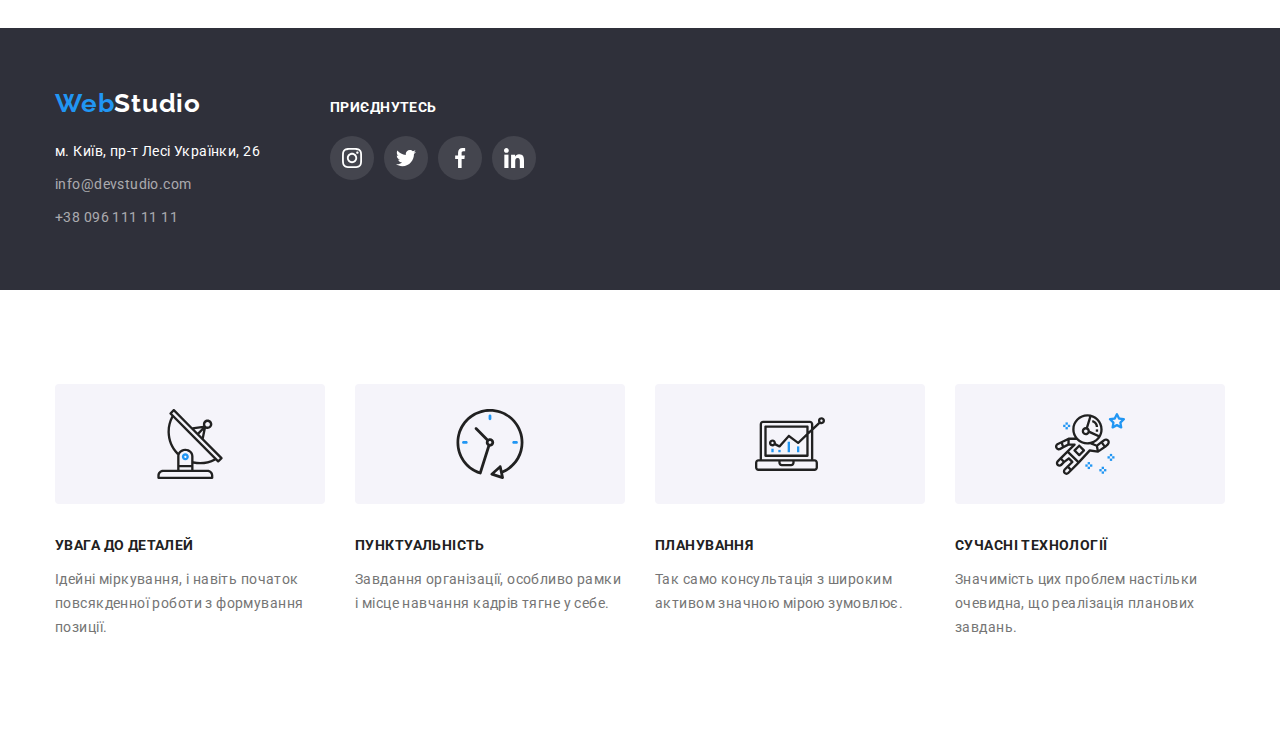
==== commit 9e04d127: "home work" ====
--- a/portfolio.html
+++ b/portfolio.html
@@ -33,21 +33,17 @@
         <ul class="auth-nav list">
           <li class="nav-site icon-marg">
             <a href="mailto:info@devstudio.com" class="link-nav">
-              <div>
-                <svg class="icon-nav">
-                  <use href="./images/symbol-defs.svg#icon-envelope"></use>
-                </svg>
-              </div>
+              <svg class="icon-nav">
+                <use href="./images/symbol-defs.svg#icon-envelope"></use>
+              </svg>
               info@devstudio.com
             </a>
           </li>
           <li class="nav-site">
             <a href="tel:+380961111111" class="link-nav">
-              <div>
-                <svg class="icon-nav">
-                  <use href="./images/symbol-defs.svg#icon-smartphone"></use>
-                </svg>
-              </div>
+              <svg class="icon-nav-list">
+                <use href="./images/symbol-defs.svg#icon-smartphone"></use>
+              </svg>
               +38 096 111 11 11
             </a>
           </li>
@@ -90,8 +86,8 @@
                 <div class="border-foto">
                   <h2 class="filter">Постер New Orlean vs Golden Star</h2>
                   <p class="filter-foto">Дизайн</p>
-                </div></a
-              >
+                </div>
+              </a>
             </li>
             <li class="flex-elements">
               <a href="" class="link-filter"
@@ -226,5 +222,56 @@
         </div>
       </div>
     </footer>
+    <section class="textclass section">
+      <h2 class="visually-hidden">Особливості</h2>
+      <div class="container">
+        <ul class="textsextion">
+          <li class="textbox">
+            <div class="icon-list">
+              <svg class="antena">
+                <use href="./images/symbol-defs.svg#icon-antenna-1"></use>
+              </svg>
+            </div>
+            <h3 class="peculiarities">УВАГА ДО ДЕТАЛЕЙ</h3>
+            <p class="peculiarities-list">
+              Ідейні міркування, і навіть початок повсякденної роботи з формування позиції.
+            </p>
+          </li>
+          <li class="textbox">
+            <div class="icon-list">
+              <svg width="70" height="70" class="antena">
+                <use href="./images/symbol-defs.svg#icon-clock-1"></use>
+              </svg>
+            </div>
+            <h3 class="peculiarities">ПУНКТУАЛЬНІСТЬ</h3>
+            <p class="peculiarities-list">
+              Завдання організації, особливо рамки і місце навчання кадрів тягне у себе.
+            </p>
+          </li>
+          <li class="textbox">
+            <div class="icon-list">
+              <svg width="70" height="70" class="antena">
+                <use href="./images/symbol-defs.svg#icon-diagram-1"></use>
+              </svg>
+            </div>
+            <h3 class="peculiarities">ПЛАНУВАННЯ</h3>
+            <p class="peculiarities-list">
+              Так само консультація з широким активом значною мірою зумовлює.
+            </p>
+          </li>
+          <li class="textbox">
+            <div class="icon-list">
+              <svg width="70" height="70" class="antena">
+                <use href="./images/symbol-defs.svg#icon-astronaut-1"></use>
+              </svg>
+            </div>
+            <h3 class="peculiarities">СУЧАСНІ ТЕХНОЛОГІЇ</h3>
+            <p class="peculiarities-list">
+              Значимість цих проблем настільки очевидна, що реалізація планових завдань.
+            </p>
+          </li>
+        </ul>
+      </div>
+    </section>
   </body>
 </html>
--- a/сss/styles.css
+++ b/сss/styles.css
@@ -10,6 +10,7 @@
   --second-background: rgba(245, 244, 250, 1);
   --color-border-heade: rgba(236, 236, 236, 1);
   --border-porfolio: rgba(238, 238, 238, 1);
+  --background-overlay: rgba(196, 196, 196, 1);
 }
 
 body {
@@ -195,14 +196,14 @@
 /* hero section */
 .hero {
   background-image: linear-gradient(rgba(47, 48, 58, 0.4), rgba(47, 48, 58, 0.4)),
-    url(../images/work.png);
+    url(../images/Img.jpg);
   max-width: 1600px;
   height: 600px;
   background-repeat: no-repeat;
   object-fit: cover;
-  background-color: rgba(47, 48, 58, 0.4);
+  background-color: var(--background-overlay);
   background-size: auto;
-  margin: auto;
+  margin: 0 auto;
   text-align: center;
   padding-top: 200px;
   padding-bottom: 200px;
@@ -300,6 +301,7 @@
 }
 .team-work {
   margin-top: 10px;
+  margin-bottom: 16px;
   text-align: center;
   font-size: 16px;
   line-height: 1.2;
@@ -388,8 +390,11 @@
 .flex-elements {
   background-color: var(--primary-background-color);
 }
-.flex-elements:hover,
-.flex-elements:focus {
+.link-filter {
+  display: block;
+}
+.link-filter:hover,
+.link-filter:focus {
   box-shadow: 0px 1px 1px rgba(0, 0, 0, 0.12), 0px 4px 4px rgba(0, 0, 0, 0.06),
     1px 4px 6px rgba(0, 0, 0, 0.16);
 }
--- a/сss/icon.css
+++ b/сss/icon.css
@@ -12,19 +12,27 @@
   --color-border-heade: rgba(236, 236, 236, 1);
   --border-porfolio: rgba(238, 238, 238, 1);
   --color-mini-iconrgbargba: rgba(175, 177, 184, 1);
+  --background-overlay: rgba(196, 196, 196, 1);
 }
 
 .icon-nav {
   display: block;
   height: 20px;
-  width: 20px;
+  width: 16px;
+  margin-right: 10px;
+  fill: var(--hover-icon);
+}
+.icon-nav-list {
+  display: block;
+  height: 16px;
+  width: 12px;
   margin-right: 10px;
   fill: var(--hover-icon);
 }
 
 .link-nav {
   display: flex;
-  align-items: flex-end;
+  align-items: center;
 }
 .link-nav:hover svg,
 .link-nav:focus svg {
@@ -32,66 +40,17 @@
 }
 
 .icon-list {
+  display: flex;
+  align-items: center;
+  justify-content: center;
   width: 270px;
   height: 120px;
   background-color: #f5f4fa;
+  border-radius: 4px;
 }
 .antena {
   width: 70px;
   height: 70px;
-  margin-left: 100px;
-  margin-top: 25px;
-  background-color: #f5f4fa;
-}
-.icon-social {
-  width: 44px;
-  height: 44px;
-  background-color: var(--primary-background-color);
-  border-radius: 50px;
-  fill: var(--color-mini-iconrgbargba);
-}
-.social {
-  margin-left: 12px;
-  margin-top: 12px;
-  width: 20px;
-  height: 20px;
-  align-content: center;
-}
-
-.icon-social:hover {
-  background-color: rgba(33, 150, 243, 1);
-  fill: rgba(255, 255, 255, 1);
-}
-
-.teamicon {
-  display: flex;
-  gap: 10px;
-  margin-left: 30px;
-  margin-top: 16px;
-}
-.client-border {
-  display: block;
-  width: 170px;
-  height: 92px;
-  border: 1px solid rgba(175, 177, 184, 1);
-}
-.client-icon {
-  width: 106px;
-  height: 60px;
-  margin: 16px 32px;
-  background-color: var(--primary-background-color);
-  fill: var(--color-mini-iconrgbargba);
-}
-.client-icon:hover,
-.client-icon:focus {
-  fill: rgba(33, 150, 243, 1);
-}
-.client-border:hover {
-  border: 1px solid rgba(33, 150, 243, 1);
-}
-.clientfoot {
-  display: flex;
-  gap: 30px;
 }
 .pading-list {
   margin-bottom: 50px;
@@ -101,7 +60,7 @@
   color: var(--primary-background-color);
   font-weight: 700;
   font-size: 14px;
-  line-height: 1.14px;
+  line-height: 1.14;
   letter-spacing: 0.03em;
   text-transform: uppercase;
 }
@@ -196,6 +155,7 @@
   background-color: var(--primary-background-color);
   fill: var(--color-mini-iconrgbargba);
   gap: 30px;
+  border-radius: 4px;
 }
 .footer3 .link3:hover,
 .footer3 .link3:focus {
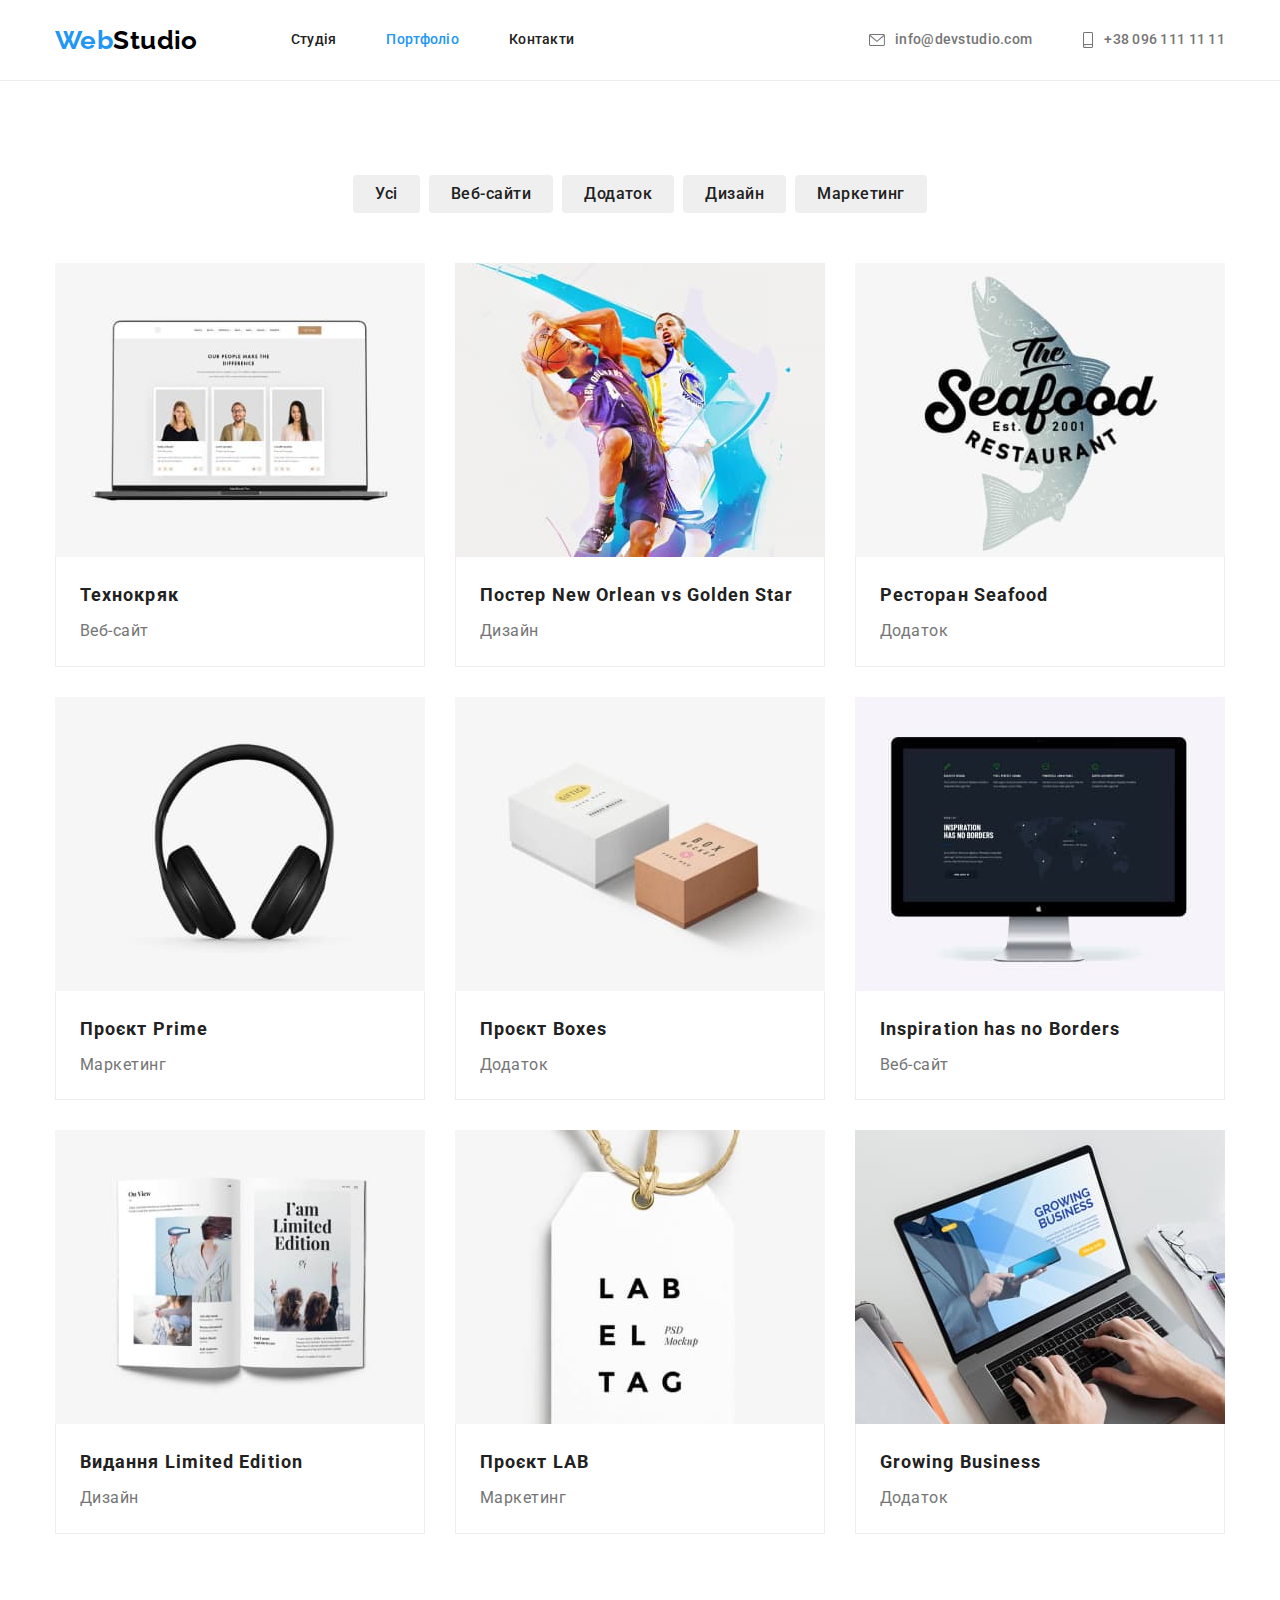
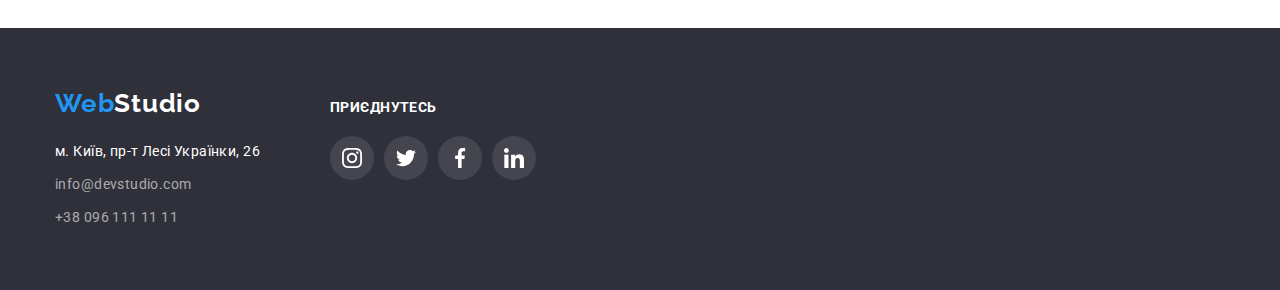
==== commit 1b0d5b1b: "homework  1" ====
--- a/portfolio.html
+++ b/portfolio.html
@@ -222,56 +222,5 @@
         </div>
       </div>
     </footer>
-    <section class="textclass section">
-      <h2 class="visually-hidden">Особливості</h2>
-      <div class="container">
-        <ul class="textsextion">
-          <li class="textbox">
-            <div class="icon-list">
-              <svg class="antena">
-                <use href="./images/symbol-defs.svg#icon-antenna-1"></use>
-              </svg>
-            </div>
-            <h3 class="peculiarities">УВАГА ДО ДЕТАЛЕЙ</h3>
-            <p class="peculiarities-list">
-              Ідейні міркування, і навіть початок повсякденної роботи з формування позиції.
-            </p>
-          </li>
-          <li class="textbox">
-            <div class="icon-list">
-              <svg width="70" height="70" class="antena">
-                <use href="./images/symbol-defs.svg#icon-clock-1"></use>
-              </svg>
-            </div>
-            <h3 class="peculiarities">ПУНКТУАЛЬНІСТЬ</h3>
-            <p class="peculiarities-list">
-              Завдання організації, особливо рамки і місце навчання кадрів тягне у себе.
-            </p>
-          </li>
-          <li class="textbox">
-            <div class="icon-list">
-              <svg width="70" height="70" class="antena">
-                <use href="./images/symbol-defs.svg#icon-diagram-1"></use>
-              </svg>
-            </div>
-            <h3 class="peculiarities">ПЛАНУВАННЯ</h3>
-            <p class="peculiarities-list">
-              Так само консультація з широким активом значною мірою зумовлює.
-            </p>
-          </li>
-          <li class="textbox">
-            <div class="icon-list">
-              <svg width="70" height="70" class="antena">
-                <use href="./images/symbol-defs.svg#icon-astronaut-1"></use>
-              </svg>
-            </div>
-            <h3 class="peculiarities">СУЧАСНІ ТЕХНОЛОГІЇ</h3>
-            <p class="peculiarities-list">
-              Значимість цих проблем настільки очевидна, що реалізація планових завдань.
-            </p>
-          </li>
-        </ul>
-      </div>
-    </section>
   </body>
 </html>
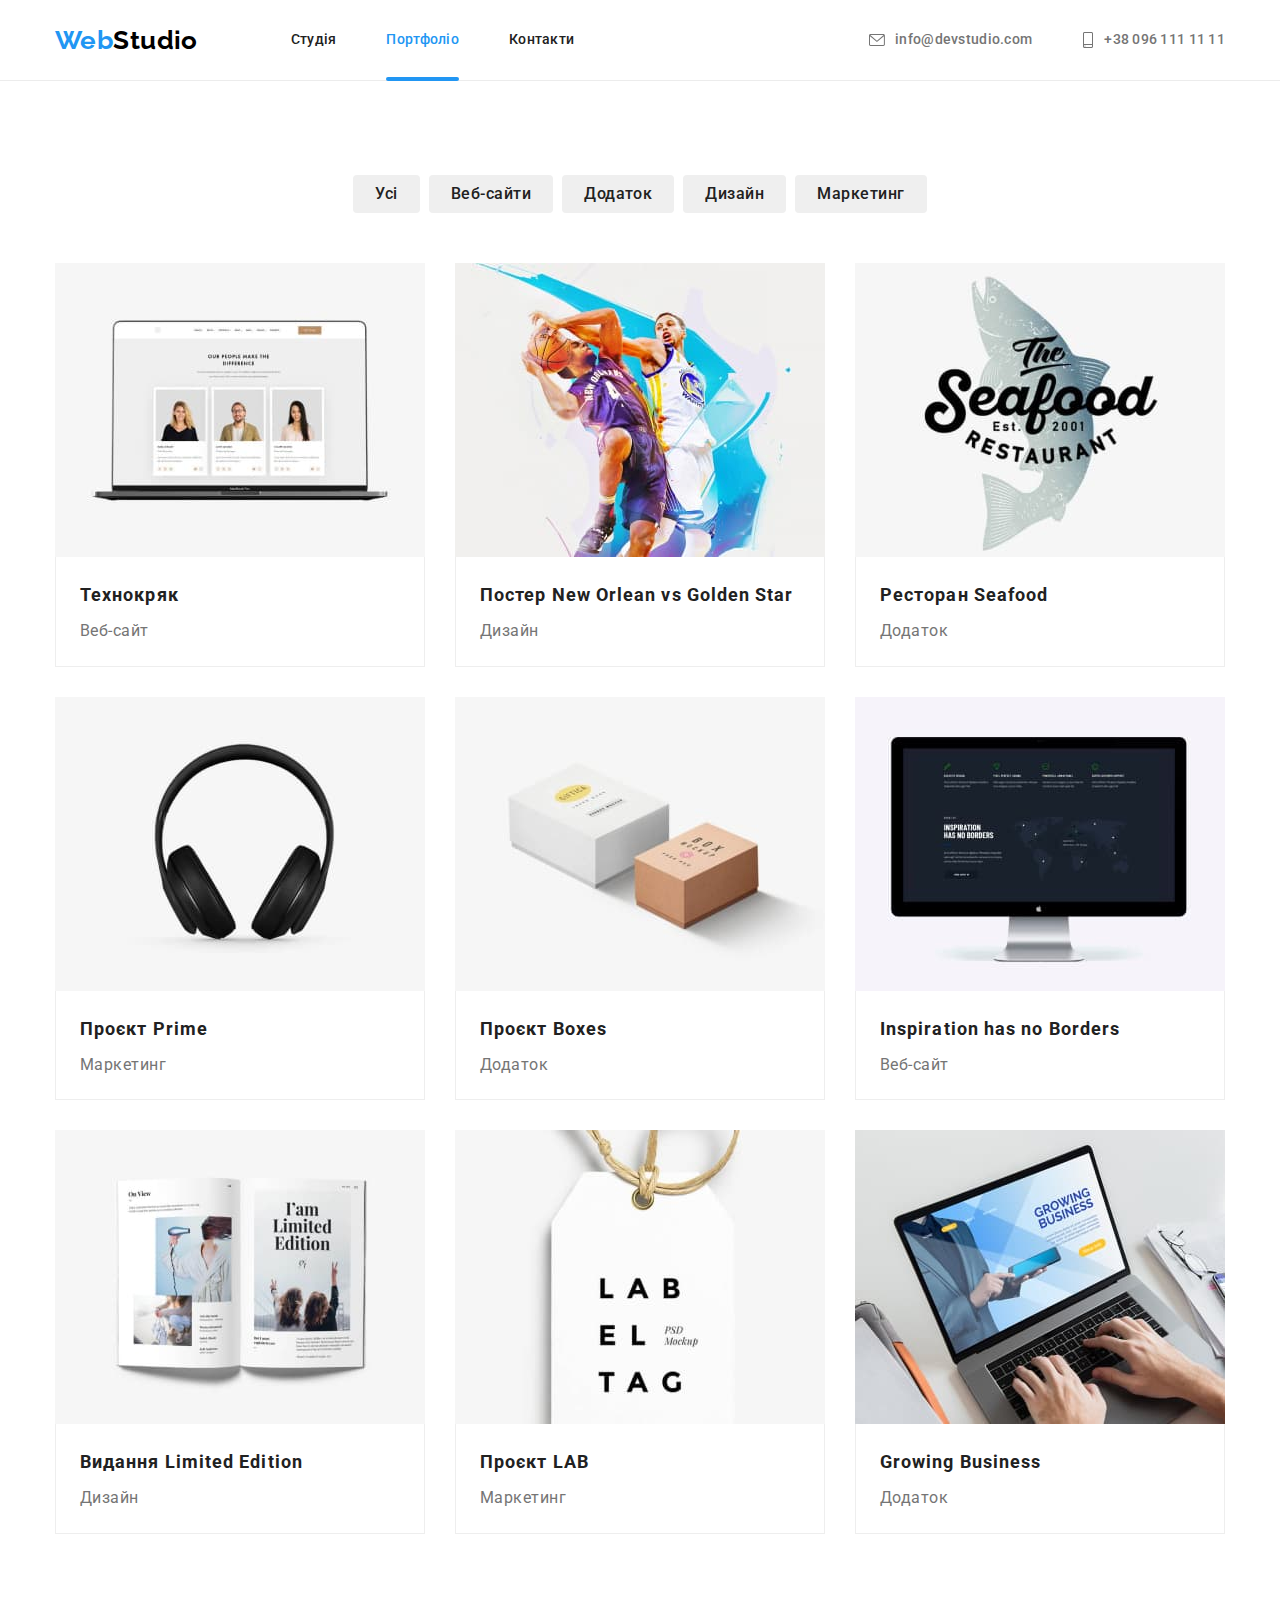
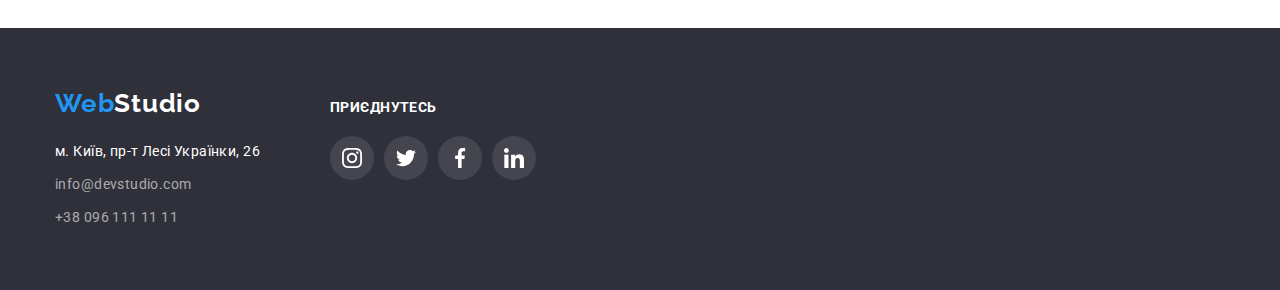
==== commit be82ca6d: "go" ====
--- a/portfolio.html
+++ b/portfolio.html
@@ -15,6 +15,11 @@
       rel="stylesheet"
       href="https://cdnjs.cloudflare.com/ajax/libs/modern-normalize/1.1.0/modern-normalize.min.css"
     />
+    <link
+      rel="stylesheet"
+      href="https://cdnjs.cloudflare.com/ajax/libs/animate.css/4.1.1/animate.min.css"
+    />
+    <link rel="stylesheet" href="https://unpkg.com/aos@next/dist/aos.css" />
     <link rel="stylesheet" href="./сss/styles.css" />
     <link rel="stylesheet" href="./сss/icon.css" />
   </head>
@@ -72,8 +77,15 @@
 
           <ul class="foto-link">
             <li class="flex-elements">
-              <a href="" class="link-filter"
-                ><img src="./images/img1.jpg" alt="Веб-сайт" width="370" height="295" />
+              <a href="" class="link-filter">
+                <div class="animation-portfolio">
+                  <img src="./images/img1.jpg" alt="Веб-сайт" width="370" height="295" />
+                  <p class="portfolio-text">
+                    Ресурс пропонує комплексні пропозиції з різним рівнем функціоналу та сервісів.
+                    Все це дозволить відвідувачу отримати вичерпні відомості про компанію чи
+                    приватну особу.
+                  </p>
+                </div>
                 <div class="border-foto">
                   <h2 class="filter">Технокряк</h2>
                   <p class="filter-foto">Веб-сайт</p>
@@ -222,5 +234,6 @@
         </div>
       </div>
     </footer>
+    <script src="./js/modal.js"></script>
   </body>
 </html>
--- a/сss/styles.css
+++ b/сss/styles.css
@@ -58,11 +58,6 @@
   padding-left: 0;
 }
 /* LOGOGOGOGOGOGOG */
-.link {
-  display: block;
-  padding-top: 30px;
-  padding-bottom: 30px;
-}
 
 .logo {
   font-family: 'Raleway', sans-serif;
@@ -90,6 +85,22 @@
   margin-right: 50px;
 }
 
+/*  полоска */
+.link {
+  position: relative;
+  padding: 34px 0;
+}
+.curent::after {
+  content: '';
+  position: absolute;
+  display: block;
+  width: 100%;
+  height: 4px;
+  bottom: 0;
+  background-color: var(--logo-link-color);
+  border-radius: 2px;
+}
+/* полоска */
 .site-nav .link {
   font-weight: 500;
   font-size: 14px;
@@ -198,11 +209,11 @@
   background-image: linear-gradient(rgba(47, 48, 58, 0.4), rgba(47, 48, 58, 0.4)),
     url(../images/Img.jpg);
   max-width: 1600px;
-  height: 600px;
+  min-height: 600px;
   background-repeat: no-repeat;
-  object-fit: cover;
   background-color: var(--background-overlay);
-  background-size: auto;
+  background-size: cover;
+  background-position: center;
   margin: 0 auto;
   text-align: center;
   padding-top: 200px;
@@ -265,6 +276,12 @@
 .fotowork {
   width: calc((100% - 60px) / 3);
   display: flex;
+  font-weight: 700;
+  font-size: 14px;
+  line-height: 1.14;
+  text-align: center;
+  text-transform: uppercase;
+  color: var(--primary-background-color);
 }
 .section-list {
   padding-bottom: 94px;
--- a/сss/icon.css
+++ b/сss/icon.css
@@ -118,33 +118,6 @@
   display: flex;
 }
 
-/* .icon-social {
-  width: 44px;
-  height: 44px;
-  background-color: var(--primary-background-color);
-  border-radius: 50px;
-  fill: var(--color-mini-iconrgbargba);
-}
-.social {
-  margin-left: 12px;
-  margin-top: 12px;
-  width: 20px;
-  height: 20px;
-  align-content: center;
-}
-
-.icon-social:hover {
-  background-color: rgba(33, 150, 243, 1);
-  fill: rgba(255, 255, 255, 1);
-}
-
-.teamicon {
-  display: flex;
-  gap: 10px;
-  margin-left: 30px;
-  margin-top: 16px;
-} */
-
 .footer3 .link3 {
   width: 170px;
   height: 92px;
@@ -163,11 +136,67 @@
   background-color: rgba(255, 255, 255, 1);
   border: 1px solid rgba(33, 150, 243, 1);
 }
-.footer3 {
-  display: flex;
-  justify-content: center;
-}
 .list-social3 {
   display: flex;
   gap: 30px;
 }
+/*  5 дз */
+.fotowork {
+  display: block;
+}
+.box-thumb {
+  display: block;
+  position: relative;
+}
+.box-thumb::before {
+  position: absolute;
+  display: inline-block;
+  content: '';
+  width: 100%;
+  height: 100%;
+  left: 50%;
+  top: 50%;
+  transform: translate(-50%, -50%);
+  opacity: 1;
+  background-color: rgba(47, 48, 58, 0.8);
+}
+/* .box-thumb:hover::before {
+  opacity: 1;
+} */
+.text-programe {
+  margin-top: 27px;
+  padding-bottom: 27px;
+  display: flex;
+  align-items: center;
+  justify-content: center;
+  position: relative;
+  z-index: 1;
+}
+/* PORTFOLIO */
+.animation-portfolio {
+  position: relative;
+  overflow: hidden;
+}
+
+.portfolio-text {
+  display: block;
+  position: absolute;
+  width: 100%;
+  height: 100%;
+  padding: 63px 24px;
+  top: 0;
+  left: 0;
+  font-size: 18px;
+  line-height: 1.4;
+  letter-spacing: 0.03em;
+  color: var(--primary-background-color);
+  transform: translateY(100%);
+  transition-duration: 250ms;
+  transition-timing-function: cubic-bezier(0.4, 0, 0.2, 1);
+}
+
+.flex-elements:hover .portfolio-text {
+  transform: translateY(0);
+  background-color: rgba(33, 150, 243, 0.9);
+}
+/* PORTFOLIO */
